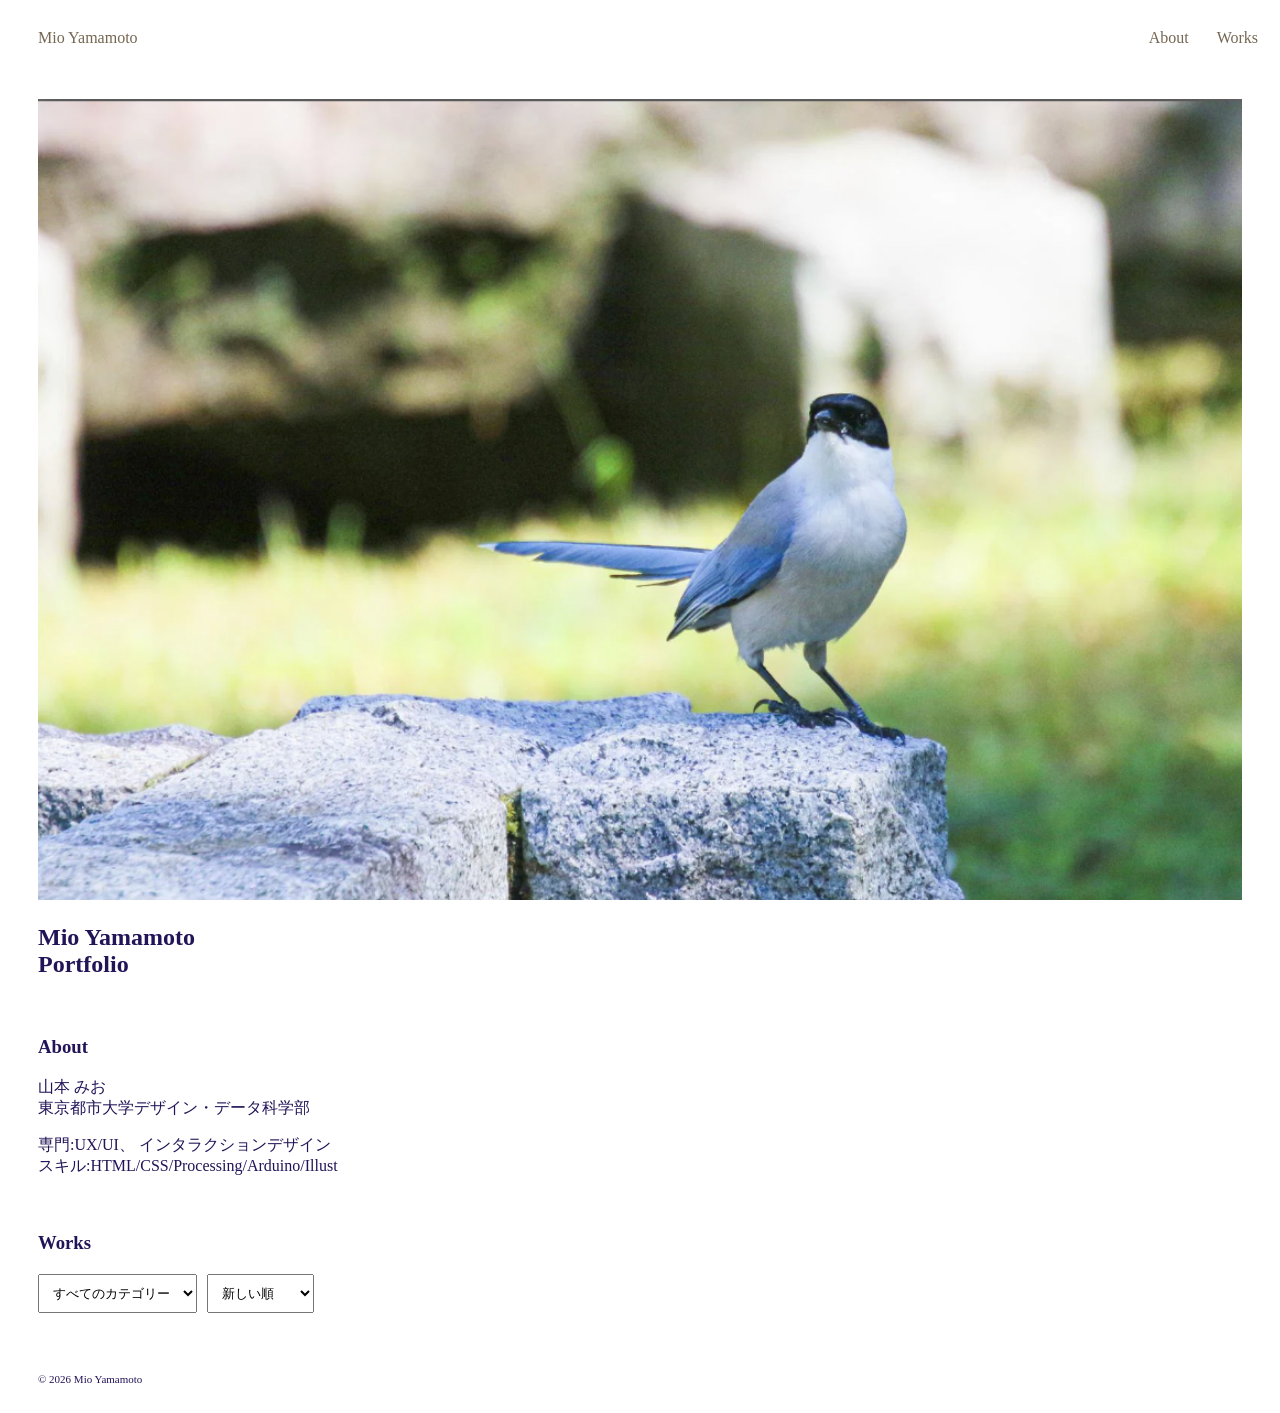
==== index.html @ cfe3249a "Add files via upload" ====
<!DOCTYPE html>
<html lang ="ja">
    <head>
        <meta charset="UTF-8">
        <title>Mio Yamamoto</title>
        <link rel="stylesheet" href="style.css">
    </head>
    
    <body>
        <header>
                <a href="#top">Mio Yamamoto</a>
            <nav>    
                <a href="#about">About</a>
                <a href="#works">Works</a>
            </nav>
        </header>
        <main>
          <section id="top">
            <p style="text-align:center"><img src="./media/スクリーンショット 2026-09-25 145823.png" width="100%">
            <h1>
                Mio Yamamoto<br>
                Portfolio
            </h1>
            </p>
          </section>

          <section id="about">
          <h3>About</h3>
          <p>
                山本 みお<br>
                東京都市大学デザイン・データ科学部
          </p>
          <p>
                専門:UX/UI、 インタラクションデザイン<br>
                スキル:HTML/CSS/Processing/Arduino/Illust
          </p>
          </section>

          <section id="works">
          <h3>Works</h3>
          <div class="works-controls">
              <select id="category">
                 <option value="all">すべてのカテゴリー</option>
              </select>
              <select id="sort">
                  <option value="new">新しい順</option>
                  <option value="old">古い順</option>
                  <option value="title">タイトル順</option>
              </select>
            </div>
          <div id="Works-grid"></div>
          </section>

        </main>
        <footer>
            <span>© 2026 Mio Yamamoto</span>

       </footer>
       <script src="works.js"></script>
    </body>
</html>
---- style.css ----
* {box-sizing: border-box; }

body{
    background: #ffffff;
    color: #221457;
}

a {
    color:rgb(117, 102, 82);
    text-decoration:rgb(255, 99, 1);
}

html {
    scroll-behavior: smooth;
    scroll-padding-top: 100px
}

header {
    display: flex;
    justify-content: space-between;
    align-items: center;
    width: 100%;
    position: fixed;
    padding: 0px 30px;
    background: #ffffff;
    height: 75px;
    top: 0;
}

nav {
    display: flex;
    gap: 28px;
}

section {
    padding: 10px 30px;
}

footer {
    padding: 20px 30px;
    font-size: 11px;
}

nav a:hover {
    color:blue
}

#top{
    padding-top: 75px;   
}

/* Works */
#works-grid {
    display: grid;
    grid-template-columns: repeat(3, 1fr);
    gap: 30px;
}

.work-card img{
    width: 100%;
    aspect-ratio: 4/3;
    object-fit: cover;
    display: block;
}

.work-card{
    border: 1px solid #221457;
}

.work-card h4 {
    margin: 15px 1;
}

.work-card p {
    margin: 0 15px;
    font-size: 14px;
    line-height: 1;
}

.work-card:hover {
    opacity: 0.7;
}

.works-controls {
    display: flex;
    gap: 10px;
    margin-top: 20px;
    margin-bottom: 30px;
}

.works-controls select{
    padding: 10px;
    font-size: 16;
}

.work-category {
    font-size: 4px;
    padding-top: 14px;
    color:blue;
}

.work-year {
    font-size: 10px;
    margin-top: 10px;
}
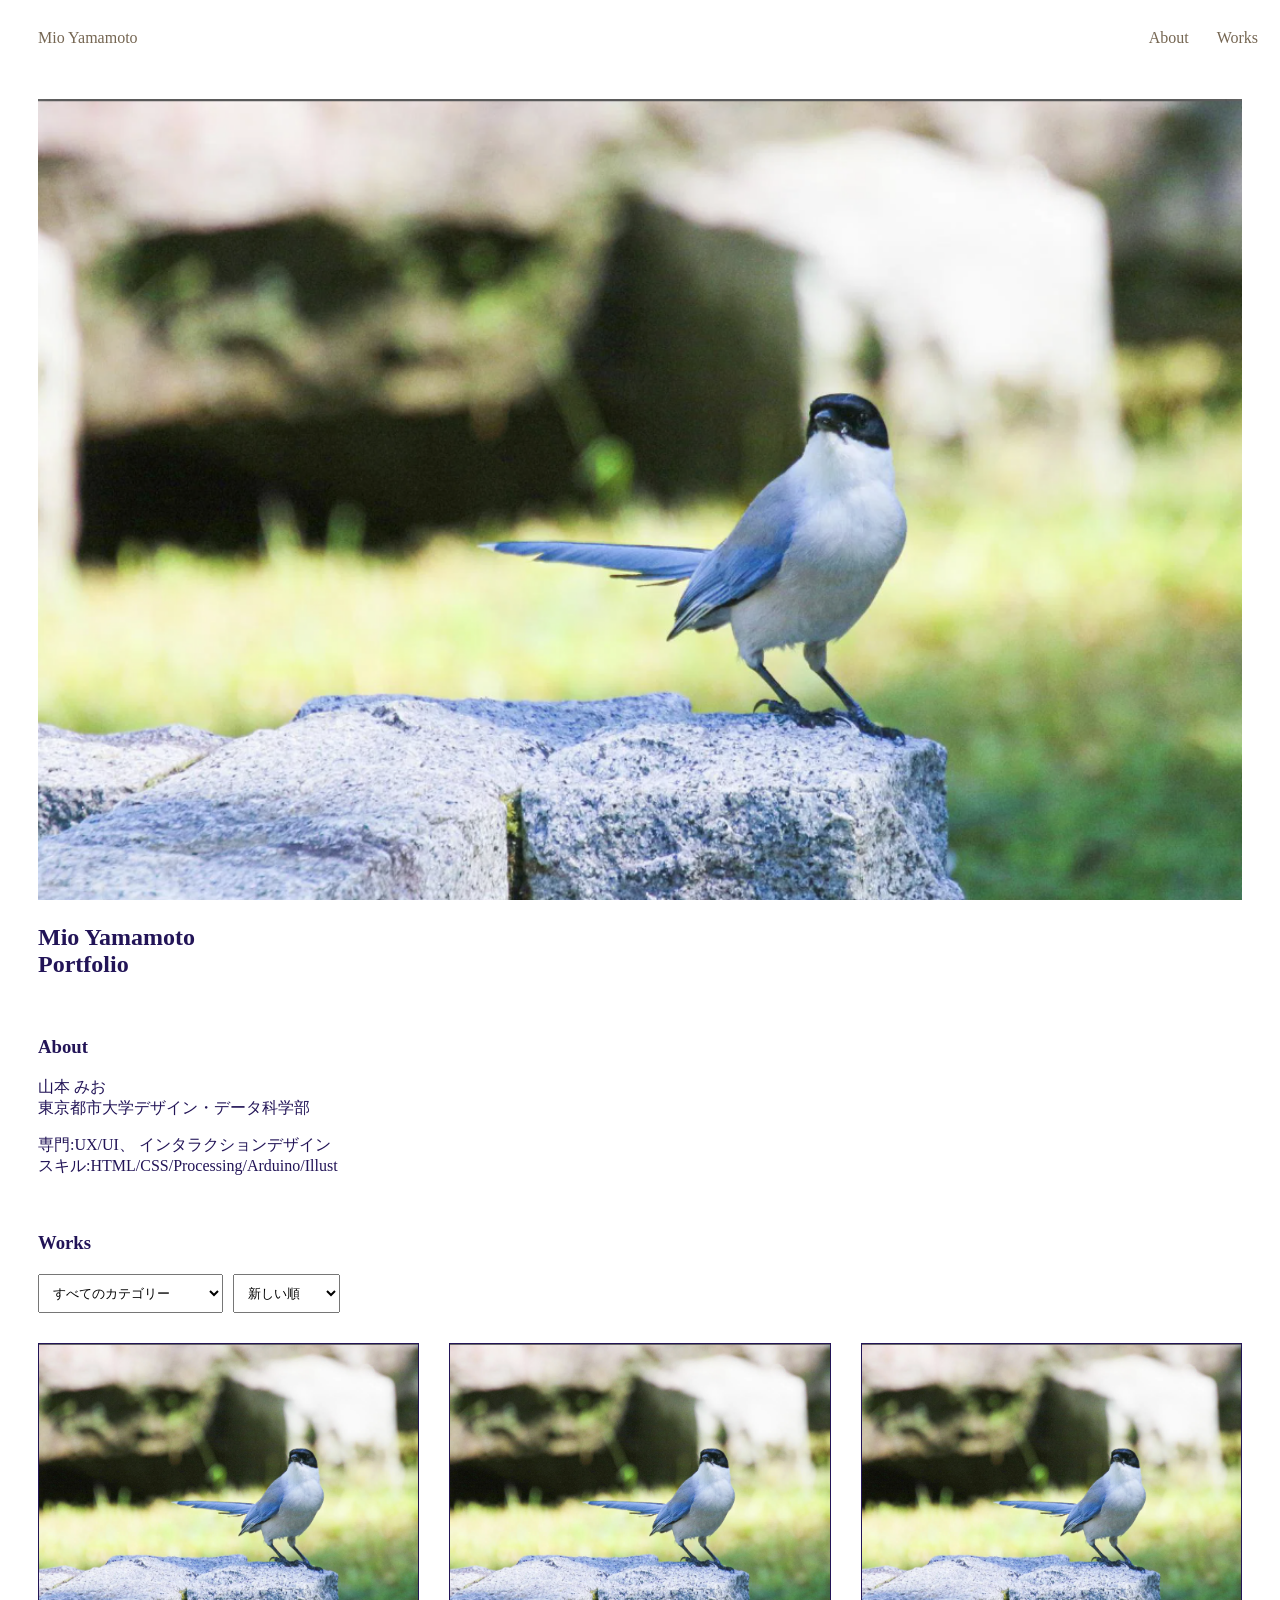
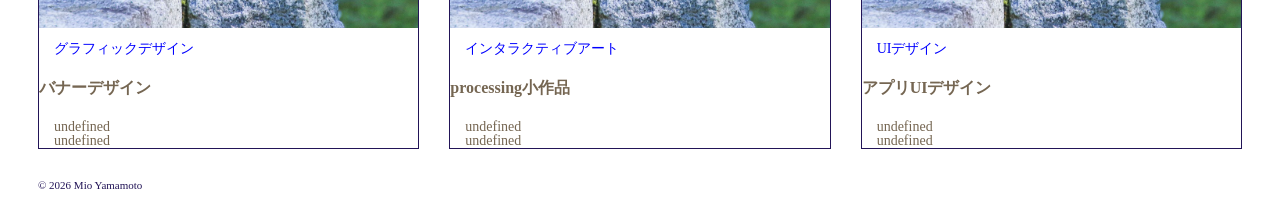
==== commit 77889fec: "Add files via upload" ====
--- a/index.html
+++ b/index.html
@@ -2,6 +2,7 @@
 <html lang ="ja">
     <head>
         <meta charset="UTF-8">
+        <meta name="viewport" content="width=device-width, initial-scale=1.0">
         <title>Mio Yamamoto</title>
         <link rel="stylesheet" href="style.css">
     </head>
@@ -16,12 +17,12 @@
         </header>
         <main>
           <section id="top">
-            <p style="text-align:center"><img src="./media/スクリーンショット 2026-09-25 145823.png" width="100%">
+            <p style="text-align:center"><img src="./media/スクリーンショット 2026-09-25 145823.png" width="100%"></p>
             <h1>
                 Mio Yamamoto<br>
                 Portfolio
             </h1>
-            </p>
+            <p id="weather-icon"> </p>
           </section>
 
           <section id="about">
@@ -48,7 +49,7 @@
                   <option value="title">タイトル順</option>
               </select>
             </div>
-          <div id="Works-grid"></div>
+          <div id="works-grid"></div>
           </section>
 
         </main>
--- a/style.css
+++ b/style.css
@@ -103,3 +103,53 @@
     font-size: 10px;
     margin-top: 10px;
 }
+
+/*スマートフォン*/
+@media screen and (max-width: 600px) {
+    stop {
+        padding-top: 80px;
+    }
+
+    #top img {
+        width:100%
+    }
+
+    #works-grid{
+        grid-template-columns: lfr;
+    }
+    
+    .work-controls {
+        flex-direction: column;
+    }
+
+}
+
+/*天気*/
+#weather-icon {
+    font-size: 60px;
+    margin: 0;
+}
+
+/*晴*/
+body.weather-sunny{
+    background-color:rgb(254, 218, 196);
+}
+body.weather-sunny .site-header {
+    background-color:#16b2dd;
+}
+
+/*曇り*/
+body.weather-cloudy{
+    background-color:rgb(255, 252, 98);
+}
+body.weather-cloudy .site-header {
+    background-color:#b496ff;
+}
+
+/*雨*/
+body.weather-rainy{
+    background-color:rgb(237, 157, 206);
+}
+body.weather-rainy .site-header {
+    background-color:#b7ffb7;
+}
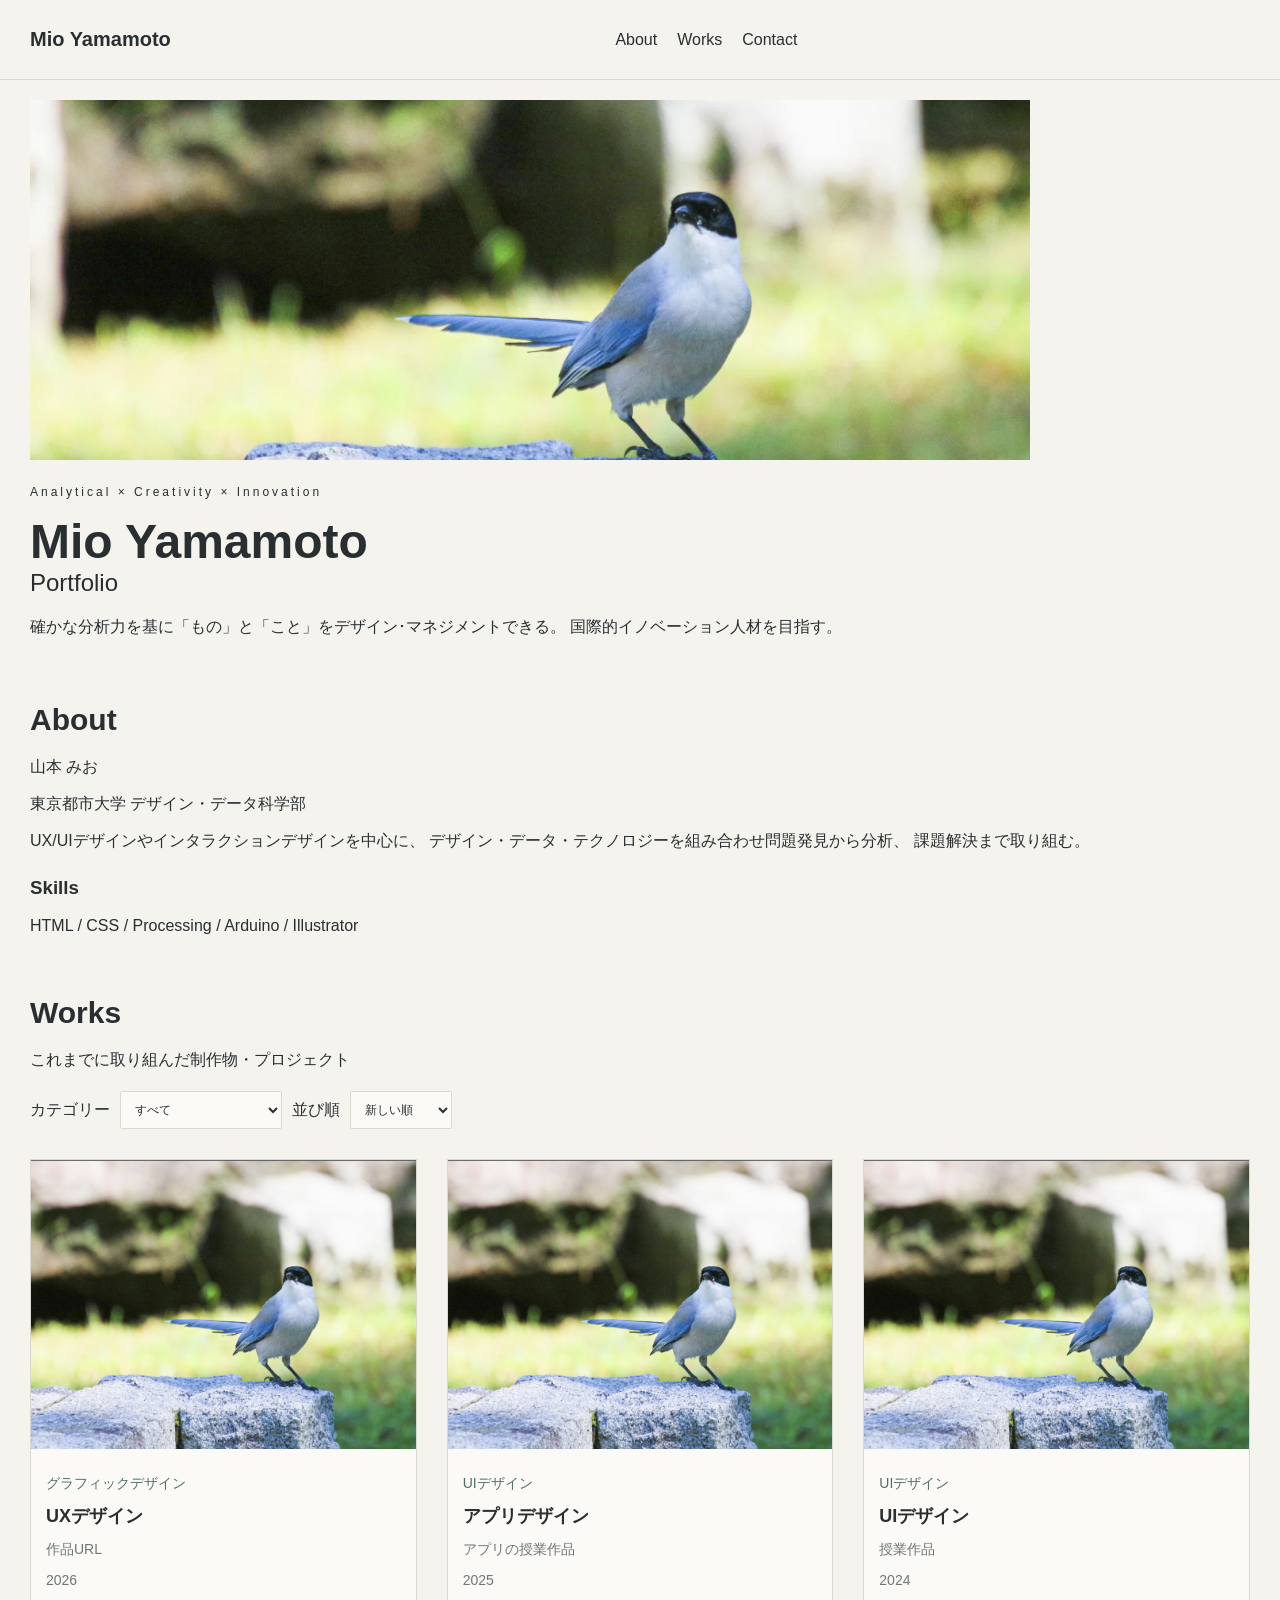
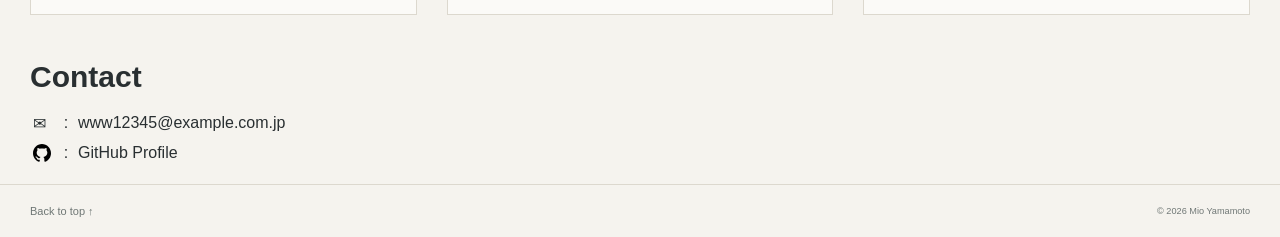
==== commit 8f768dc6: "Add files via upload" ====
--- a/index.html
+++ b/index.html
@@ -1,62 +1,124 @@
+
 <!DOCTYPE html>
-<html lang ="ja">
+<html lang="ja">
     <head>
         <meta charset="UTF-8">
         <meta name="viewport" content="width=device-width, initial-scale=1.0">
-        <title>Mio Yamamoto</title>
+        <meta name="description" content="山本みおのポートフォリオ。UI/UX、インタラクションデザイン、データ活用に関する制作物を紹介します。">
+        <title>Mio Yamamoto | Portfolio</title>
         <link rel="stylesheet" href="style.css">
     </head>
-    
+
     <body>
         <header>
-                <a href="#top">Mio Yamamoto</a>
-            <nav>    
+            <a href="#top" class="site-logo">Mio Yamamoto</a>
+
+            <nav aria-label="メインナビゲーション">
                 <a href="#about">About</a>
                 <a href="#works">Works</a>
+                <a href="#contact">Contact</a>
             </nav>
+            <div class="weather-widget">
+                <span id="weather-icon" aria-label="現在の天気"></span>
+                <span id="weather-temperature"></span>
+            </div>
         </header>
+
         <main>
-          <section id="top">
-            <p style="text-align:center"><img src="./media/スクリーンショット 2026-09-25 145823.png" width="100%"></p>
-            <h1>
-                Mio Yamamoto<br>
-                Portfolio
-            </h1>
-            <p id="weather-icon"> </p>
-          </section>
+            <section id="top" aria-labelledby="hero-title">
+                <img
+                    src="./media/スクリーンショット 2026-09-25 145823.png"
+                    alt="ポートフォリオのメインビジュアル"
+                    class="hero-image"
+                >
 
-          <section id="about">
-          <h3>About</h3>
-          <p>
-                山本 みお<br>
-                東京都市大学デザイン・データ科学部
-          </p>
-          <p>
-                専門:UX/UI、 インタラクションデザイン<br>
-                スキル:HTML/CSS/Processing/Arduino/Illust
-          </p>
-          </section>
+                <p class="eyebrow">Analytical × Creativity × Innovation</p>
 
-          <section id="works">
-          <h3>Works</h3>
-          <div class="works-controls">
-              <select id="category">
-                 <option value="all">すべてのカテゴリー</option>
-              </select>
-              <select id="sort">
-                  <option value="new">新しい順</option>
-                  <option value="old">古い順</option>
-                  <option value="title">タイトル順</option>
-              </select>
-            </div>
-          <div id="works-grid"></div>
-          </section>
+                <h1 id="hero-title">
+                    Mio Yamamoto
+                    <span>Portfolio</span>
+                </h1>
+
+                <p class="hero-description">
+                    確かな分析力を基に「もの」と「こと」をデザイン･マネジメントできる。
+                    国際的イノベーション人材を目指す。
+                </p>
+
+            </section>
+
+            <section id="about" aria-labelledby="about-title">
+                <h2 id="about-title">About</h2>
+
+                <p>山本 みお</p>
+                <p>東京都市大学 デザイン・データ科学部</p>
+
+                <p>
+                    UX/UIデザインやインタラクションデザインを中心に、
+                    デザイン・データ・テクノロジーを組み合わせ問題発見から分析、
+                    課題解決まで取り組む。
+                </p>
+
+                <h3>Skills</h3>
+                <p>HTML / CSS / Processing / Arduino / Illustrator</p>
+            </section>
+
+
+            <section id="works" aria-labelledby="works-title">
+                <h2 id="works-title">Works</h2>
+
+                <div class="works-header">
+                    <p>これまでに取り組んだ制作物・プロジェクト</p>
+
+                    <div class="works-controls">
+                        <label for="category">カテゴリー</label>
+                        <select id="category">
+                            <option value="all">すべて</option>
+                        </select>
+
+                        <label for="sort">並び順</label>
+                        <select id="sort">
+                            <option value="new">新しい順</option>
+                            <option value="old">古い順</option>
+                            <option value="title">タイトル順</option>
+                        </select>
+                    </div>
+                </div>
+                <div id="works-grid" aria-live="polite"></div>
+            </section>
+
+                    
+            <section id="contact" aria-labelledby="contact-title">
+                <h2 id="contact-title">Contact</h2>
+
+                <div class="contact-item">
+                    <span class="contact-icon">✉</span>
+                    <span class="contact-colon">:</span>
+                    <a href="mailto:www12345@example.com.jp">
+                        www12345@example.com.jp
+                    </a>
+                </div>
+
+                <div class="contact-item">
+                    <img src="github-mark.svg"
+                        alt=""
+                        class="github-icon">
+                    <span class="contact-colon">:</span>
+                    <a href="https://github.com/Mio-maker-hub"
+                    target="_blank"
+                    rel="noopener noreferrer">
+                        GitHub Profile
+                    </a>
+                </div>
+
+            </section>
 
         </main>
+
         <footer>
-            <span>© 2026 Mio Yamamoto</span>
+            <a href="#top">Back to top ↑</a>
+            <small>© 2026 Mio Yamamoto</small>
+        </footer>
 
-       </footer>
-       <script src="works.js"></script>
+        <script src="works.js"></script>
     </body>
-</html>+</html>
--- a/style.css
+++ b/style.css
@@ -1,13 +1,16 @@
+
 * {box-sizing: border-box; }
 
 body{
-    background: #ffffff;
-    color: #221457;
+    background: #F5F3EE;
+    color: #292F31;
+    margin: 0;
+    font-family: Arial, "Noto Sans JP", sans-serif;
 }
 
 a {
-    color:rgb(117, 102, 82);
-    text-decoration:rgb(255, 99, 1);
+    color: inherit;
+    text-decoration: none;
 }
 
 html {
@@ -22,11 +25,21 @@
     width: 100%;
     position: fixed;
     padding: 0px 30px;
-    background: #ffffff;
-    height: 75px;
+    background: rgba(245, 243, 238, 0.94);
+    height: 80px;
     top: 0;
-}
-
+    left: 0;
+    z-index: 100;
+    border-bottom: 1px solid #DCD8CE;
+    backdrop-filter: blur(12px);
+    flex-wrap: wrap;
+    gap: 20px;
+}
+
+.site-logo {
+    font-size: 20px;
+    font-weight: bold;
+}
 nav {
     display: flex;
     gap: 28px;
@@ -39,21 +52,75 @@
 footer {
     padding: 20px 30px;
     font-size: 11px;
+    display: flex;
+    justify-content: space-between;
+    align-items: center;
+    border-top: 1px solid #DCD8CE;
+    color: #6F7775;
 }
 
 nav a:hover {
-    color:blue
+    color: #536F65;
+    text-decoration: underline;
+    text-underline-offset: 5px;
 }
 
 #top{
-    padding-top: 75px;   
-}
-
-/* Works */
+    padding-top: 100px;   
+}
+
+.hero-image {
+    width: 100%;
+    max-width: 1000px;
+    max-height: 360px;
+    object-fit: cover;
+    display: block;
+    margin-bottom: 25px;
+}
+
+.eyebrow {
+    font-size: 12px;
+    letter-spacing: 3px;
+}
+
+#top h1 {
+    font-size: 48px;
+    margin: 15px 0;
+}
+
+#top h1 span {
+    display: block;
+    font-size: 24px;
+    font-weight: normal;
+}
+
+.hero-description {
+    font-size: 16px;
+    line-height: 1.8;
+}
+
+/*Works*/
 #works-grid {
     display: grid;
     grid-template-columns: repeat(3, 1fr);
     gap: 30px;
+}
+
+.work-info {
+    padding: 15px;
+}
+
+.work-description {
+    line-height: 1.6;
+}
+
+section h2 {
+    font-size: 30px;
+    margin-bottom: 20px;
+}
+
+section h3 {
+    margin-top: 25px;
 }
 
 .work-card img{
@@ -63,93 +130,223 @@
     display: block;
 }
 
-.work-card{
-    border: 1px solid #221457;
-}
-
-.work-card h4 {
-    margin: 15px 1;
+.work-card {
+    border: 1px solid #DCD8CE;
+    background: #FBFAF7;
+}
+
+.work-card h3 {
+    margin: 10px 0;
+    font-size: 18px;
 }
 
 .work-card p {
-    margin: 0 15px;
+    margin: 8px 0;
     font-size: 14px;
-    line-height: 1;
+    line-height: 1.6;
 }
 
 .work-card:hover {
-    opacity: 0.7;
+    opacity: 0.85;
 }
 
 .works-controls {
     display: flex;
+    align-items: center;
+    flex-wrap: wrap;
     gap: 10px;
     margin-top: 20px;
     margin-bottom: 30px;
 }
 
-.works-controls select{
+.works-controls select {
     padding: 10px;
-    font-size: 16;
+    font-size: 12px;
+    border: 1px solid #DCD8CE;
+    border-radius: 2px;
+    background: #FBFAF7;
+    color: #292F31;
 }
 
 .work-category {
-    font-size: 4px;
-    padding-top: 14px;
-    color:blue;
+    font-size: 12px;
+    padding-top: 0;
+    color: #536F65;
+}
+
+.work-description {
+    line-height: 1.8;
+    color: #6F7775;
 }
 
 .work-year {
     font-size: 10px;
     margin-top: 10px;
+    color: #6F7775;
+}
+
+.works-header p {
+    margin: 0;
+}
+
+header nav {
+    display: flex;
+    flex-wrap: wrap;
+    gap: 20px;
+}
+
+/*Contact*/
+.contact-item {
+    display: grid;
+    grid-template-columns: 24px 12px auto;
+    align-items: center;
+    column-gap: 6px;
+    margin-bottom: 12px;
+}
+
+.contact-icon,
+.github-icon {
+    width: 18px;
+    height: 18px;
+    display: block;
+    object-fit: contain;
+    justify-self: center;
+    margin: 0;
+}
+
+
+.contact-colon {
+    text-align: center;
+    margin: 0;
+}
+
+#contact .contact-item a {
+    text-decoration: none;
+    transition: opacity 0.3s ease;
+}
+
+#contact .contact-item a:hover {
+    opacity: 0.6;
+    text-decoration: underline;
+    text-underline-offset: 5px;
 }
 
 /*スマートフォン*/
 @media screen and (max-width: 600px) {
-    stop {
-        padding-top: 80px;
+    html {
+        scroll-padding-top: 80px;
+    }
+
+    header {
+        padding: 0 15px;
+        height: 65px;
+    }
+
+    .site-logo {
+        font-size: 16px;
+    }
+
+    nav {
+        gap: 12px;
+    }
+
+    nav a {
+        font-size: 13px;
+    }
+
+    section {
+        padding: 20px 15px;
+    }
+
+    #top {
+        padding-top: 85px;
     }
 
     #top img {
-        width:100%
-    }
-
-    #works-grid{
-        grid-template-columns: lfr;
-    }
-    
-    .work-controls {
+        width: 100%;
+    }
+
+    #works-grid {
+        grid-template-columns: 1fr;
+    }
+
+    .works-controls {
         flex-direction: column;
-    }
+        align-items: stretch;
+    }
+
+    .works-controls select {
+        width: 100%;
+    }
+
+    footer {
+        padding: 20px 15px;
+        gap: 10px;
+    }
+    .weather-widget {
+    gap: 4px;
+    }
+
+    #weather-icon {
+        font-size: 18px;
+    }
+
+    #weather-temperature {
+        font-size: 11px;
+    }
+    footer > a:hover {
+        opacity: 0.6;
+        text-decoration: underline;
+        text-underline-offset: 5px;
+    }
+
+
 
 }
 
 /*天気*/
 #weather-icon {
-    font-size: 60px;
-    margin: 0;
+    font-size: 22px;
+    margin: 0;
+    color: #536F65;
+}
+
+.weather-widget {
+    display: flex;
+    align-items: center;
+    gap: 8px;
+    white-space: nowrap;
+}
+
+#weather-temperature {
+    font-size: 12px;
+    color: #292F31;
 }
 
 /*晴*/
-body.weather-sunny{
-    background-color:rgb(254, 218, 196);
-}
-body.weather-sunny .site-header {
-    background-color:#16b2dd;
+body.weather-sunny {
+    background-color: #E8D4B8;
+}
+
+body.weather-sunny header {
+    background-color: rgba(220, 177, 126, 0.97);
 }
 
 /*曇り*/
-body.weather-cloudy{
-    background-color:rgb(255, 252, 98);
-}
-body.weather-cloudy .site-header {
-    background-color:#b496ff;
+body.weather-cloudy {
+    background-color: #D5DDD3;
+}
+
+body.weather-cloudy header {
+    background-color: rgba(160, 179, 157, 0.97);
 }
 
 /*雨*/
-body.weather-rainy{
-    background-color:rgb(237, 157, 206);
-}
-body.weather-rainy .site-header {
-    background-color:#b7ffb7;
-}+body.weather-rainy {
+    background-color: #CEDCE5;
+}
+
+body.weather-rainy header {
+    background-color: rgba(143, 170, 190, 0.97);
+}
+
